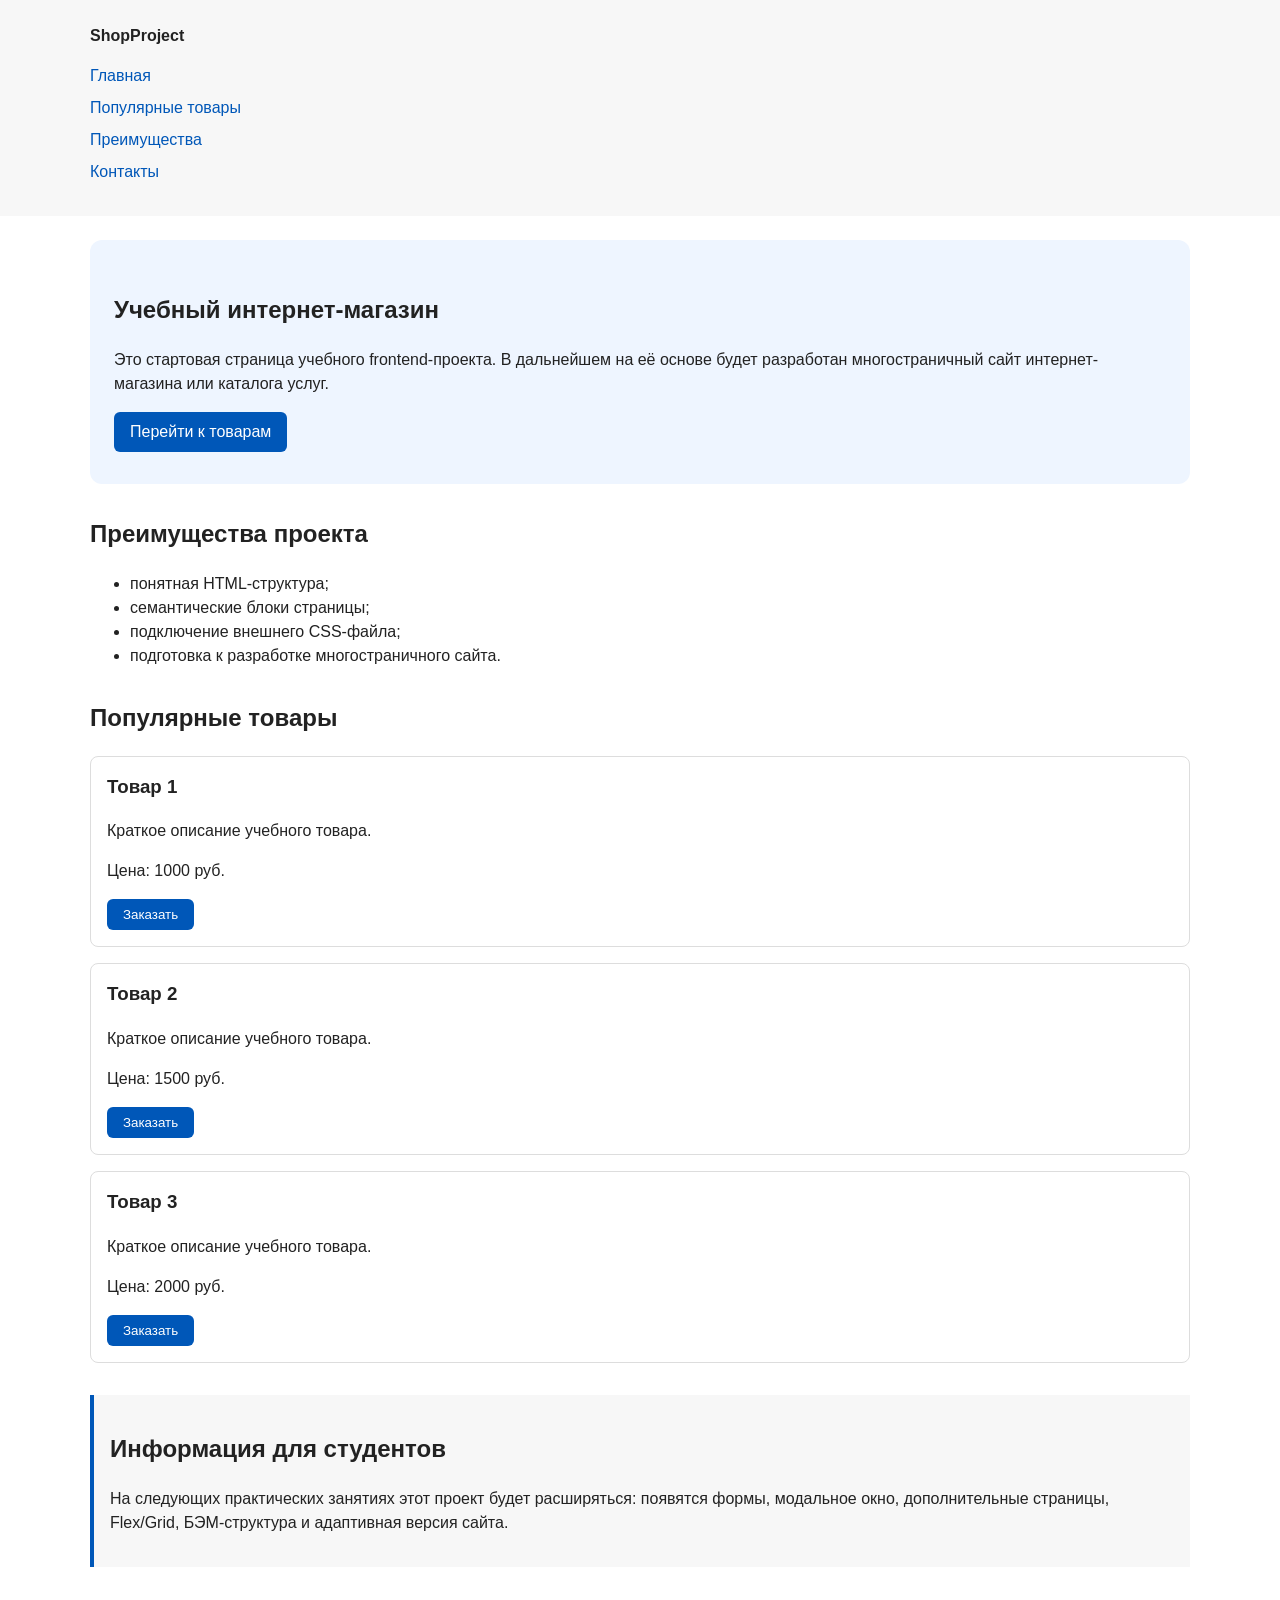
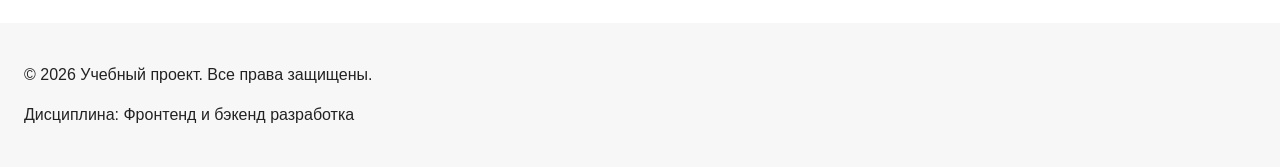
==== index.html @ 4fd42567 "feat: add order form modal, validation and organize CSS architecture" ====
<!DOCTYPE html>
<html lang="ru">
<head>
  <meta charset="UTF-8">
  <meta name="viewport" content="width=device-width, initial-scale=1.0">
  <title>Учебный интернет-магазин</title>
  <link rel="stylesheet" href="css/style.css">
  <script src="js/main.js" defer></script>
</head>
<body>
  <header>
    <div class="site-header">
      <a class="site-logo" href="index.html">ShopProject</a>

      <nav class="site-nav" aria-label="Основная навигация">
        <ul class="site-nav__list">
          <li><a href="index.html">Главная</a></li>
          <li><a href="#popular">Популярные товары</a></li>
          <li><a href="#advantages">Преимущества</a></li>
          <li><a href="#contacts">Контакты</a></li>
        </ul>
      </nav>
    </div>
  </header>

  <main>
    <section class="hero">
      <h1>Учебный интернет-магазин</h1>
      <p>
        Это стартовая страница учебного frontend-проекта.
        В дальнейшем на её основе будет разработан многостраничный сайт
        интернет-магазина или каталога услуг.
      </p>
      <a class="button" href="#popular">Перейти к товарам</a>
    </section>

    <section class="section" id="advantages">
      <h2>Преимущества проекта</h2>

      <ul class="advantages-list">
        <li>понятная HTML-структура;</li>
        <li>семантические блоки страницы;</li>
        <li>подключение внешнего CSS-файла;</li>
        <li>подготовка к разработке многостраничного сайта.</li>
      </ul>
    </section>

    <section class="section" id="popular">
      <h2>Популярные товары</h2>

      <article class="product-card">
        <h3>Товар 1</h3>
        <p>Краткое описание учебного товара.</p>
        <p>Цена: 1000 руб.</p>
        <button class="button product-card__button" type="button" data-product="Товар 1">
          Заказать
        </button>
      </article>

      <article class="product-card">
        <h3>Товар 2</h3>
        <p>Краткое описание учебного товара.</p>
        <p>Цена: 1500 руб.</p>
        <button class="button product-card__button" type="button" data-product="Товар 2">
          Заказать
        </button>
      </article>

      <article class="product-card">
        <h3>Товар 3</h3>
        <p>Краткое описание учебного товара.</p>
        <p>Цена: 2000 руб.</p>
        <button class="button product-card__button" type="button" data-product="Товар 3">
          Заказать
        </button>
      </article>
    </section>

    <aside class="aside-info">
      <h2>Информация для студентов</h2>
      <p>
        На следующих практических занятиях этот проект будет расширяться:
        появятся формы, модальное окно, дополнительные страницы, Flex/Grid,
        БЭМ-структура и адаптивная версия сайта.
      </p>
    </aside>
  </main>

  <footer id="contacts">
    <p>&copy; 2026 Учебный проект. Все права защищены.</p>
    <p>Дисциплина: Фронтенд и бэкенд разработка</p>
  </footer>

  <dialog class="order-dialog" id="order-dialog" aria-labelledby="order-dialog-title">
    <h2 id="order-dialog-title">Оформление заявки</h2>

    <form class="order-form" id="order-form" action="#" method="post" novalidate>
      <input id="selected-product" name="selected-product" type="hidden">

      <div class="form-field">
        <label for="order-name">Имя</label>
        <input
          id="order-name"
          name="name"
          type="text"
          placeholder="Введите ваше имя"
          minlength="2"
          autocomplete="given-name"
          required
        >
      </div>

      <div class="form-field">
        <label for="order-email">E-mail</label>
        <input
          id="order-email"
          name="email"
          type="email"
          placeholder="example@mail.ru"
          autocomplete="email"
          required
        >
      </div>

      <div class="form-field">
        <label for="order-phone">Телефон</label>
        <input
          id="order-phone"
          name="phone"
          type="tel"
          inputmode="tel"
          placeholder="+7 (900) 000-00-00"
          pattern="^\+7 \(\d{3}\) \d{3}-\d{2}-\d{2}$"
          required
        >
        <small>Формат: +7 (900) 000-00-00</small>
      </div>

      <div class="form-field">
        <label for="order-date">Дата связи</label>
        <input
          id="order-date"
          name="date"
          type="date"
        >
      </div>

      <div class="form-field">
        <label for="order-topic">Тема заявки</label>
        <select id="order-topic" name="topic" required>
          <option value="">Выберите тему</option>
          <option value="product">Заказ товара</option>
          <option value="consultation">Консультация</option>
          <option value="delivery">Доставка</option>
        </select>
      </div>

      <div class="form-field">
        <label for="order-comment">Комментарий</label>
        <textarea
          id="order-comment"
          name="comment"
          rows="4"
          placeholder="Укажите дополнительную информацию"
        ></textarea>
      </div>

      <div class="form-field form-field--checkbox">
        <label>
          <input
            id="order-agreement"
            name="agreement"
            type="checkbox"
            required
          >
          Я согласен на обработку данных
        </label>
      </div>

      <div class="form-actions">
        <button type="button" id="close-order-dialog">Закрыть</button>
        <button type="submit">Отправить заявку</button>
      </div>
    </form>
  </dialog>

  <p class="success-message" id="success-message" hidden>
    Форма успешно отправлена!
  </p>
</body>
</html>
---- css/style.css ----
/* ===============================
   1. Переменные проекта
   =============================== */

:root {
  /* Основные цвета проекта */
  --color-bg: #ffffff;
  --color-text: #222222;
  --color-muted: #666666;
  --color-primary: #0057b8;
  --color-primary-dark: #003f86;
  --color-border: #dddddd;
  --color-surface: #f7f7f7;
  --color-surface-accent: #eef5ff;
  --color-danger: #b00020;
  --color-success: #168a2f;
  --color-success-bg: #eefaf0;
  --color-white: #ffffff;

  /* Отступы */
  --space-xs: 4px;
  --space-sm: 8px;
  --space-md: 16px;
  --space-lg: 24px;
  --space-xl: 32px;

  /* Скругления */
  --radius-sm: 6px;
  --radius-md: 8px;
  --radius-lg: 12px;

  /* Размеры */
  --container-width: 1100px;
}

/* ===============================
   2. Базовые стили
   =============================== */

/*
  Универсальное правило для всех элементов.
  border-box делает расчёт размеров более понятным:
  width включает content, padding и border.
*/
* {
  box-sizing: border-box;
}

/*
  Убираем стандартный внешний отступ браузера у body.
  Без этого вокруг страницы может появиться белая рамка.
*/
body {
  margin: 0;
  font-family: Arial, sans-serif;
  line-height: 1.5;
  color: var(--color-text);
  background-color: var(--color-bg);
}

/*
  Задаём внутренние отступы для основных областей страницы.
  Это делает содержимое визуально отделённым от краёв окна браузера.
*/
header,
main,
footer {
  padding: var(--space-lg);
}

/*
  Оформляем шапку страницы.
*/
header {
  background-color: var(--color-surface);
}

/*
  Оформляем подвал страницы тем же фоном,
  чтобы визуально отделить его от основного содержимого.
*/
footer {
  background-color: var(--color-surface);
}

/* ===============================
   3. Общие элементы интерфейса
   =============================== */

a {
  color: var(--color-primary);
}

a:hover {
  color: var(--color-primary-dark);
}

a:focus-visible {
  outline: 2px solid var(--color-primary);
  outline-offset: 3px;
}

/*
  Пока это обычная ссылка или кнопка, но визуально она оформляется как кнопка.
*/
.button {
  display: inline-block;
  padding: var(--space-sm) var(--space-md);
  color: var(--color-white);
  background-color: var(--color-primary);
  text-decoration: none;
  border: none;
  border-radius: var(--radius-sm);
  cursor: pointer;
}

.button:hover {
  background-color: var(--color-primary-dark);
}

.button:focus-visible {
  outline: 2px solid var(--color-primary);
  outline-offset: 3px;
}

.button:disabled {
  opacity: 0.6;
  cursor: not-allowed;
}

/* ===============================
   4. Компоненты страницы
   =============================== */

/*
  Ограничиваем ширину содержимого шапки,
  чтобы оно не растягивалось слишком сильно на широких экранах.
*/
.site-header {
  max-width: var(--container-width);
  margin: 0 auto;
}

/*
  Оформляем текстовый логотип.
*/
.site-logo {
  font-weight: bold;
  text-decoration: none;
  color: var(--color-text);
}

/*
  Убираем стандартные отступы и маркеры списка навигации.
*/
.site-nav__list {
  padding: 0;
  margin: var(--space-md) 0 0;
  list-style: none;
}

/*
  Добавляем расстояние между пунктами меню.
*/
.site-nav__list li {
  margin-bottom: var(--space-sm);
}

/*
  Оформляем ссылки меню.
*/
.site-nav__list a {
  color: var(--color-primary);
  text-decoration: none;
}

/*
  При наведении мыши подчёркиваем ссылку.
  Подробно состояния интерфейса будут рассмотрены в практической работе 1.7.
*/
.site-nav__list a:hover {
  text-decoration: underline;
}

/*
  Hero-блок — первый крупный блок страницы.
  Он визуально отделяется от остальных разделов фоном и отступами.
*/
.hero {
  max-width: var(--container-width);
  margin: 0 auto var(--space-xl);
  padding: var(--space-xl) var(--space-lg);
  background-color: var(--color-surface-accent);
  border-radius: var(--radius-lg);
}

/*
  Общий класс для разделов страницы.
*/
.section {
  max-width: var(--container-width);
  margin: 0 auto var(--space-xl);
}

/*
  Убираем лишний верхний отступ у заголовков разделов.
*/
.section h2 {
  margin-top: 0;
}

/*
  Карточка товара — самостоятельный блок.
  На следующих занятиях карточки будут доработаны и выстроены в сетку.
*/
.product-card {
  margin-bottom: var(--space-md);
  padding: var(--space-md);
  border: 1px solid var(--color-border);
  border-radius: var(--radius-md);
  background-color: var(--color-bg);
}

/*
  При наведении подсвечиваем рамку — карточка воспринимается как интерактивный блок.
*/
.product-card:hover {
  border-color: var(--color-primary);
}

/*
  Убираем лишний верхний отступ у заголовка карточки.
*/
.product-card h3 {
  margin-top: 0;
}

/*
  Дополнительный информационный блок.
*/
.aside-info {
  max-width: var(--container-width);
  margin: 0 auto var(--space-xl);
  padding: var(--space-md);
  border-left: 4px solid var(--color-primary);
  background-color: var(--color-surface);
}

/* ===============================
   5. Форма и модальное окно
   =============================== */

/*
  Модальное окно.
  Элемент dialog сам умеет открываться поверх страницы.
*/
.order-dialog {
  width: min(100% - 32px, 560px);
  padding: var(--space-lg);
  border: none;
  border-radius: var(--radius-lg);
}

/*
  Затемнение фона за модальным окном.
*/
.order-dialog::backdrop {
  background-color: rgba(0, 0, 0, 0.5);
}

/*
  Поле формы.
  Каждый блок получает нижний отступ.
*/
.form-field {
  margin-bottom: var(--space-md);
}

/*
  Подпись поля.
*/
.form-field label {
  display: block;
  margin-bottom: var(--space-xs);
}

/*
  Основные поля формы.
*/
.form-field input,
.form-field select,
.form-field textarea {
  width: 100%;
  padding: 10px 12px;
  border: 1px solid var(--color-border);
  border-radius: var(--radius-sm);
  font: inherit;
}

/*
  Checkbox не должен занимать всю ширину.
*/
.form-field input[type="checkbox"] {
  width: auto;
}

/*
  Подсказка под полем телефона.
*/
.form-field small {
  display: block;
  margin-top: var(--space-xs);
  color: var(--color-muted);
}

/*
  Подсветка поля при наведении.
*/
.form-field input:hover,
.form-field select:hover,
.form-field textarea:hover {
  border-color: var(--color-primary);
}

/*
  Видимый фокус для клавиатурной навигации.
*/
.form-field input:focus-visible,
.form-field select:focus-visible,
.form-field textarea:focus-visible,
.form-actions button:focus-visible {
  outline: 2px solid var(--color-primary);
  outline-offset: 3px;
}

/*
  Подсветка ошибочных полей.
  Атрибут aria-invalid будет добавляться через JavaScript.
*/
[aria-invalid="true"] {
  border-color: var(--color-danger);
}

/*
  Кнопки формы.
*/
.form-actions {
  display: flex;
  gap: 12px;
  margin-top: var(--space-lg);
}

/*
  Сообщение об успешной отправке.
*/
.success-message {
  max-width: var(--container-width);
  margin: var(--space-lg) auto;
  padding: var(--space-md);
  border-left: 4px solid var(--color-success);
  background-color: var(--color-success-bg);
}
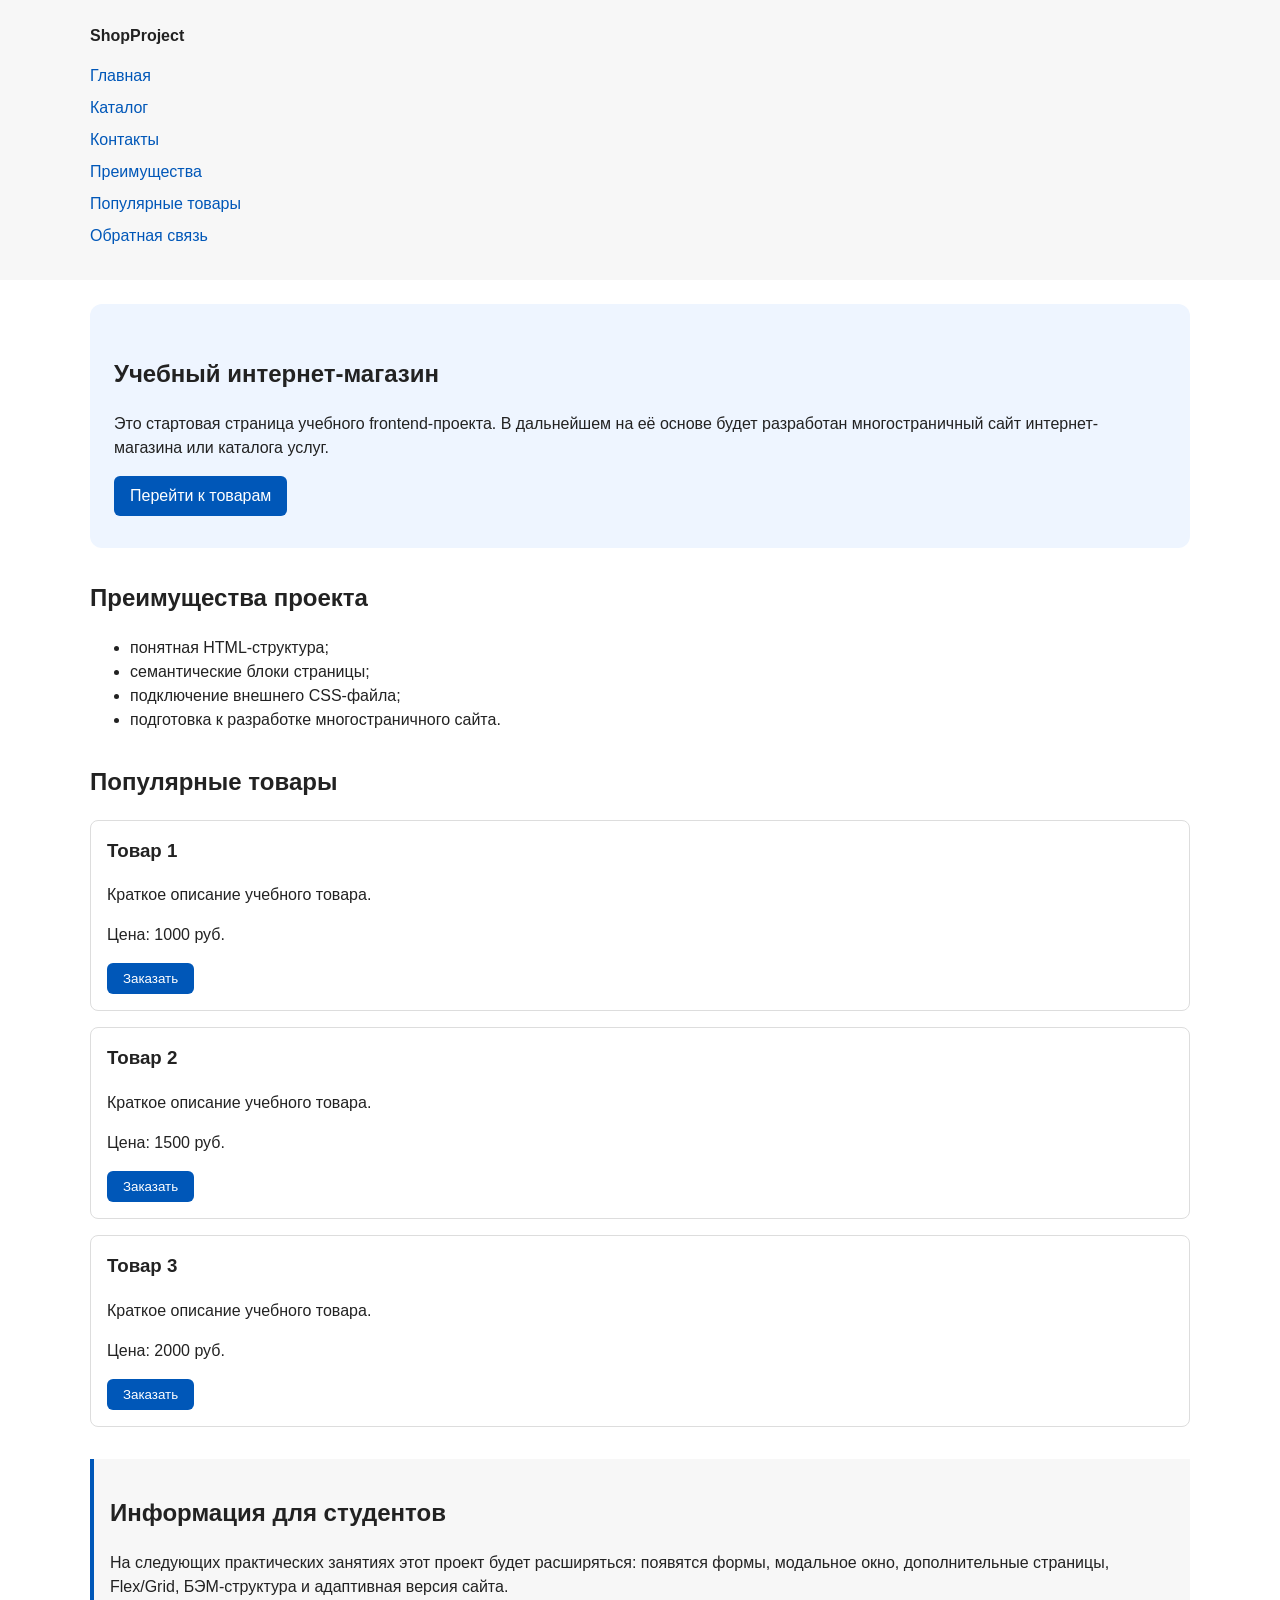
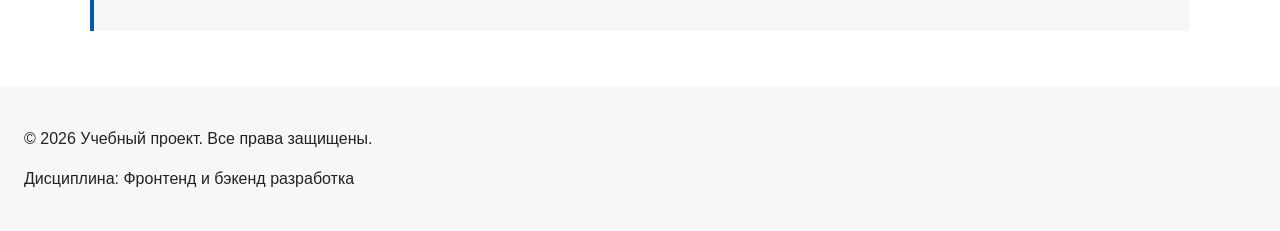
==== commit 9553cd01: "feat: add multi-page structure navigation and anchors" ====
--- a/index.html
+++ b/index.html
@@ -15,9 +15,11 @@
       <nav class="site-nav" aria-label="Основная навигация">
         <ul class="site-nav__list">
           <li><a href="index.html">Главная</a></li>
-          <li><a href="#popular">Популярные товары</a></li>
-          <li><a href="#advantages">Преимущества</a></li>
-          <li><a href="#contacts">Контакты</a></li>
+          <li><a href="catalog.html">Каталог</a></li>
+          <li><a href="contacts.html">Контакты</a></li>
+          <li><a href="index.html#advantages">Преимущества</a></li>
+          <li><a href="index.html#popular">Популярные товары</a></li>
+          <li><a href="index.html#contacts">Обратная связь</a></li>
         </ul>
       </nav>
     </div>
--- a/css/style.css
+++ b/css/style.css
@@ -33,6 +33,11 @@
   --container-width: 1100px;
 }
 
+:target {
+  outline: 2px dashed var(--color-primary);
+  outline-offset: 4px;
+}
+
 /* ===============================
    2. Базовые стили
    =============================== */
@@ -81,6 +86,10 @@
 */
 footer {
   background-color: var(--color-surface);
+}
+
+html {
+  scroll-behavior: smooth;
 }
 
 /* ===============================
@@ -360,3 +369,24 @@
   border-left: 4px solid var(--color-success);
   background-color: var(--color-success-bg);
 }
+
+/*Стили для хлебных крошек*/
+
+.breadcrumbs {
+  max-width: var(--container-width);
+  margin: 0 auto var(--space-md);
+  font-size: 14px;
+  color: var(--color-muted);
+}
+
+.breadcrumbs a {
+  color: var(--color-primary);
+}
+
+.breadcrumbs span::before {
+  content: " / ";
+  color: var(--color-muted);
+}
+
+
+
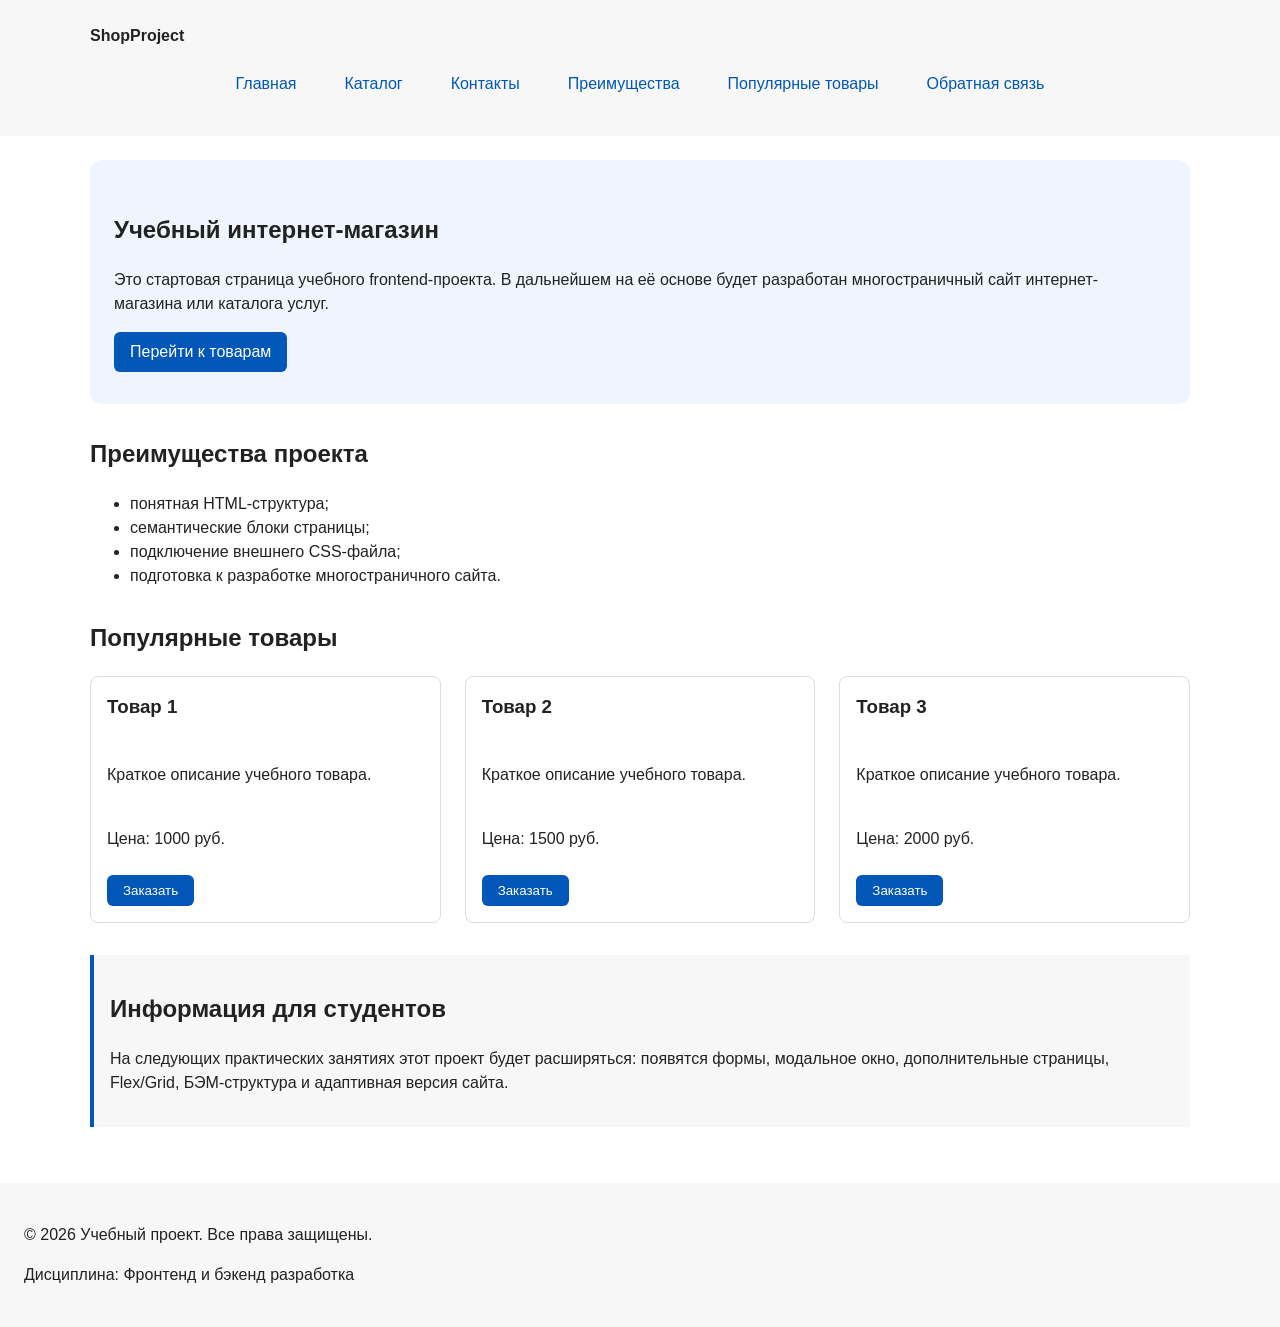
==== commit 335094b7: "feat: add flex navigation and grid catalog layout" ====
--- a/index.html
+++ b/index.html
@@ -1,5 +1,6 @@
 <!DOCTYPE html>
 <html lang="ru">
+
 <head>
   <meta charset="UTF-8">
   <meta name="viewport" content="width=device-width, initial-scale=1.0">
@@ -7,6 +8,7 @@
   <link rel="stylesheet" href="css/style.css">
   <script src="js/main.js" defer></script>
 </head>
+
 <body>
   <header>
     <div class="site-header">
@@ -50,32 +52,34 @@
     <section class="section" id="popular">
       <h2>Популярные товары</h2>
 
-      <article class="product-card">
-        <h3>Товар 1</h3>
-        <p>Краткое описание учебного товара.</p>
-        <p>Цена: 1000 руб.</p>
-        <button class="button product-card__button" type="button" data-product="Товар 1">
-          Заказать
-        </button>
-      </article>
+      <div class="products-grid">
+        <article class="product-card">
+          <h3>Товар 1</h3>
+          <p>Краткое описание учебного товара.</p>
+          <p>Цена: 1000 руб.</p>
+          <button class="button product-card__button" type="button" data-product="Товар 1">
+            Заказать
+          </button>
+        </article>
 
-      <article class="product-card">
-        <h3>Товар 2</h3>
-        <p>Краткое описание учебного товара.</p>
-        <p>Цена: 1500 руб.</p>
-        <button class="button product-card__button" type="button" data-product="Товар 2">
-          Заказать
-        </button>
-      </article>
+        <article class="product-card">
+          <h3>Товар 2</h3>
+          <p>Краткое описание учебного товара.</p>
+          <p>Цена: 1500 руб.</p>
+          <button class="button product-card__button" type="button" data-product="Товар 2">
+            Заказать
+          </button>
+        </article>
 
-      <article class="product-card">
-        <h3>Товар 3</h3>
-        <p>Краткое описание учебного товара.</p>
-        <p>Цена: 2000 руб.</p>
-        <button class="button product-card__button" type="button" data-product="Товар 3">
-          Заказать
-        </button>
-      </article>
+        <article class="product-card">
+          <h3>Товар 3</h3>
+          <p>Краткое описание учебного товара.</p>
+          <p>Цена: 2000 руб.</p>
+          <button class="button product-card__button" type="button" data-product="Товар 3">
+            Заказать
+          </button>
+        </article>
+      </div>
     </section>
 
     <aside class="aside-info">
@@ -101,50 +105,25 @@
 
       <div class="form-field">
         <label for="order-name">Имя</label>
-        <input
-          id="order-name"
-          name="name"
-          type="text"
-          placeholder="Введите ваше имя"
-          minlength="2"
-          autocomplete="given-name"
-          required
-        >
+        <input id="order-name" name="name" type="text" placeholder="Введите ваше имя" minlength="2"
+          autocomplete="given-name" required>
       </div>
 
       <div class="form-field">
         <label for="order-email">E-mail</label>
-        <input
-          id="order-email"
-          name="email"
-          type="email"
-          placeholder="example@mail.ru"
-          autocomplete="email"
-          required
-        >
+        <input id="order-email" name="email" type="email" placeholder="example@mail.ru" autocomplete="email" required>
       </div>
 
       <div class="form-field">
         <label for="order-phone">Телефон</label>
-        <input
-          id="order-phone"
-          name="phone"
-          type="tel"
-          inputmode="tel"
-          placeholder="+7 (900) 000-00-00"
-          pattern="^\+7 \(\d{3}\) \d{3}-\d{2}-\d{2}$"
-          required
-        >
+        <input id="order-phone" name="phone" type="tel" inputmode="tel" placeholder="+7 (900) 000-00-00"
+          pattern="^\+7 \(\d{3}\) \d{3}-\d{2}-\d{2}$" required>
         <small>Формат: +7 (900) 000-00-00</small>
       </div>
 
       <div class="form-field">
         <label for="order-date">Дата связи</label>
-        <input
-          id="order-date"
-          name="date"
-          type="date"
-        >
+        <input id="order-date" name="date" type="date">
       </div>
 
       <div class="form-field">
@@ -159,22 +138,12 @@
 
       <div class="form-field">
         <label for="order-comment">Комментарий</label>
-        <textarea
-          id="order-comment"
-          name="comment"
-          rows="4"
-          placeholder="Укажите дополнительную информацию"
-        ></textarea>
+        <textarea id="order-comment" name="comment" rows="4" placeholder="Укажите дополнительную информацию"></textarea>
       </div>
 
       <div class="form-field form-field--checkbox">
         <label>
-          <input
-            id="order-agreement"
-            name="agreement"
-            type="checkbox"
-            required
-          >
+          <input id="order-agreement" name="agreement" type="checkbox" required>
           Я согласен на обработку данных
         </label>
       </div>
@@ -190,4 +159,5 @@
     Форма успешно отправлена!
   </p>
 </body>
-</html>
+
+</html>
--- a/css/style.css
+++ b/css/style.css
@@ -163,6 +163,11 @@
   Убираем стандартные отступы и маркеры списка навигации.
 */
 .site-nav__list {
+  display: flex;
+  flex-wrap: wrap;
+  justify-content: center;
+  align-items: center;
+  gap: var(--space-md);
   padding: 0;
   margin: var(--space-md) 0 0;
   list-style: none;
@@ -179,8 +184,11 @@
   Оформляем ссылки меню.
 */
 .site-nav__list a {
+  display: inline-block;
+  padding: var(--space-sm) var(--space-md);
   color: var(--color-primary);
   text-decoration: none;
+  border-radius: var(--radius-sm);
 }
 
 /*
@@ -188,7 +196,8 @@
   Подробно состояния интерфейса будут рассмотрены в практической работе 1.7.
 */
 .site-nav__list a:hover {
-  text-decoration: underline;
+  color: var(--color-white);
+  background-color: var(--color-primary);
 }
 
 /*
@@ -223,13 +232,21 @@
   На следующих занятиях карточки будут доработаны и выстроены в сетку.
 */
 .product-card {
-  margin-bottom: var(--space-md);
+  display: flex;
+  flex-direction: column;
+  gap: var(--space-sm);
+  margin-bottom: 0;
   padding: var(--space-md);
   border: 1px solid var(--color-border);
   border-radius: var(--radius-md);
   background-color: var(--color-bg);
 }
 
+.product-card .button {
+  margin-top: auto;
+  align-self: flex-start;
+}
+
 /*
   При наведении подсвечиваем рамку — карточка воспринимается как интерактивный блок.
 */
@@ -253,6 +270,12 @@
   padding: var(--space-md);
   border-left: 4px solid var(--color-primary);
   background-color: var(--color-surface);
+}
+
+.products-grid {
+  display: grid;
+  grid-template-columns: repeat(3, 1fr);
+  gap: var(--space-lg);
 }
 
 /* ===============================
@@ -389,4 +412,53 @@
 }
 
 
-
+.catalog-layout {
+  max-width: var(--container-width);
+  margin: 0 auto var(--space-xl);
+  display: grid;
+  grid-template-columns: 260px 1fr;
+  grid-template-areas: "filters products";
+  gap: var(--space-lg);
+}
+
+.catalog-filters {
+  grid-area: filters;
+  padding: var(--space-md);
+  border: 1px solid var(--color-border);
+  border-radius: var(--radius-md);
+  background-color: var(--color-surface);
+}
+
+.catalog-products {
+  grid-area: products;
+}
+
+.filters-form {
+  display: grid;
+  gap: var(--space-md);
+}
+
+.filters-form fieldset {
+  margin: 0;
+  padding: var(--space-md);
+  border: 1px solid var(--color-border);
+  border-radius: var(--radius-sm);
+}
+
+.filters-form legend {
+  font-weight: 700;
+}
+
+.filters-form label {
+  display: block;
+  margin-bottom: var(--space-sm);
+}
+
+.filters-form input[type="number"] {
+  width: 100%;
+  padding: 8px 10px;
+  border: 1px solid var(--color-border);
+  border-radius: var(--radius-sm);
+  font: inherit;
+}
+
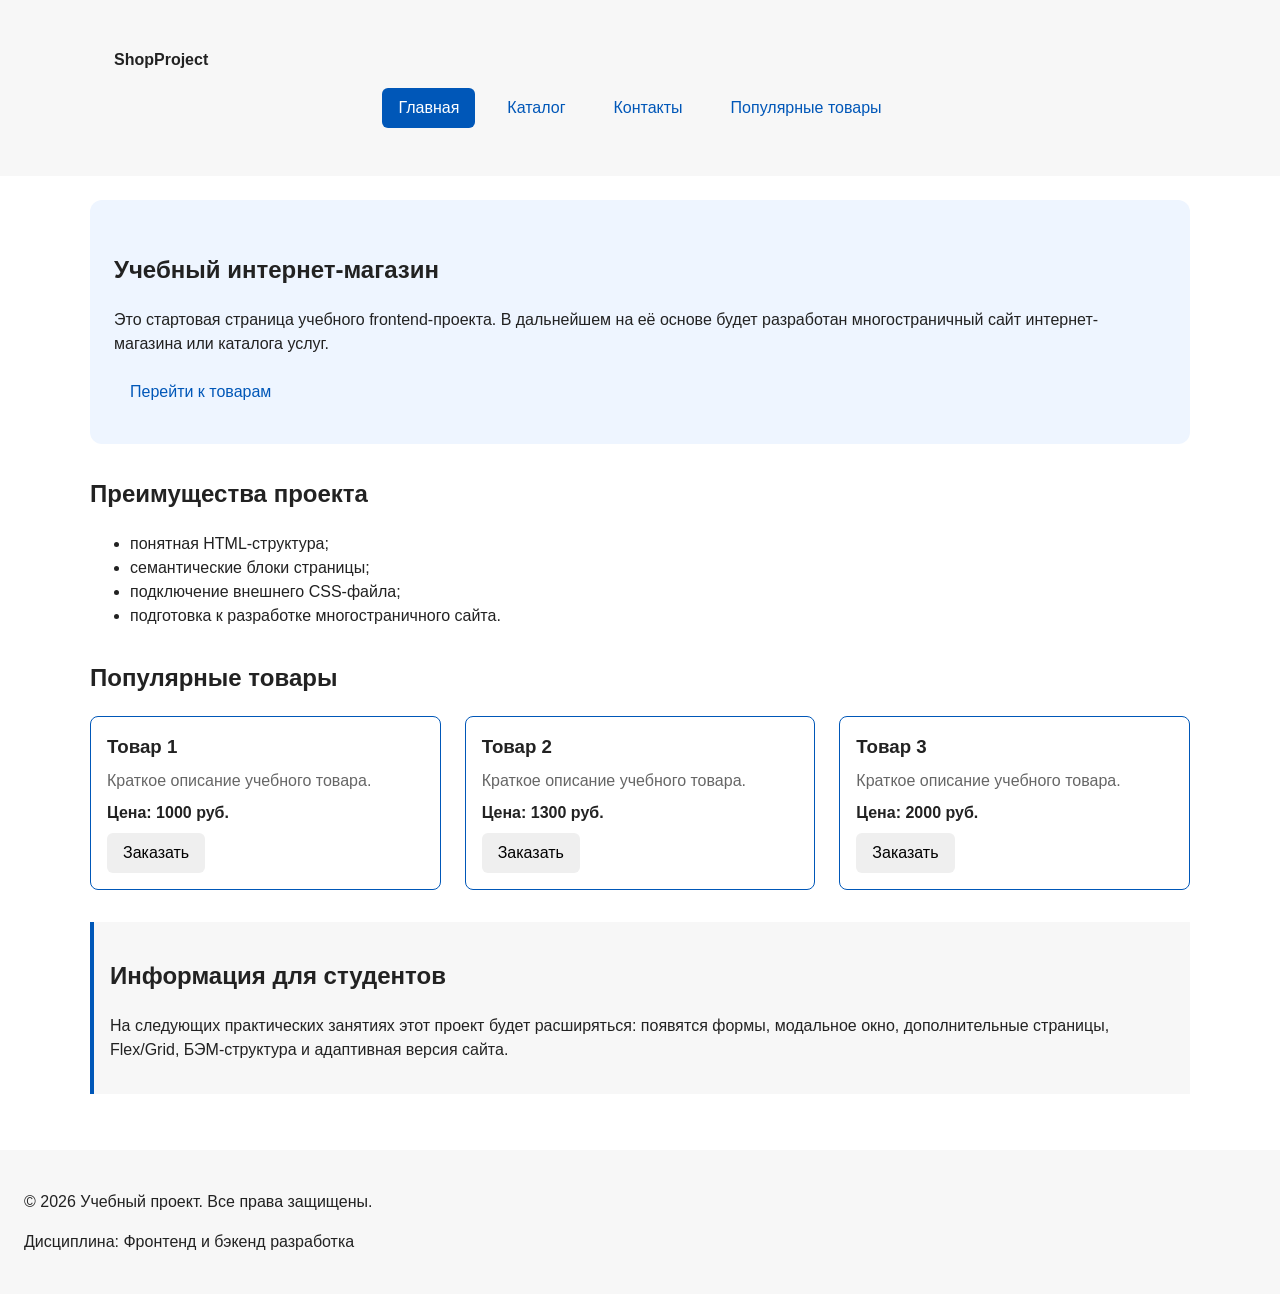
==== commit 9bb33ef4: "refactor: apply BEM naming to CSS classes" ====
--- a/index.html
+++ b/index.html
@@ -10,18 +10,28 @@
 </head>
 
 <body>
-  <header>
-    <div class="site-header">
-      <a class="site-logo" href="index.html">ShopProject</a>
+  <header class="site-header">
+    <div class="site-header__inner">
+      <a class="site-header__logo" href="index.html">ShopProject</a>
 
       <nav class="site-nav" aria-label="Основная навигация">
         <ul class="site-nav__list">
-          <li><a href="index.html">Главная</a></li>
-          <li><a href="catalog.html">Каталог</a></li>
-          <li><a href="contacts.html">Контакты</a></li>
-          <li><a href="index.html#advantages">Преимущества</a></li>
-          <li><a href="index.html#popular">Популярные товары</a></li>
-          <li><a href="index.html#contacts">Обратная связь</a></li>
+          <li class="site-nav__item">
+            <a class="site-nav__link site-nav__link--active" href="index.html">
+              Главная
+            </a>
+          </li>
+          <li class="site-nav__item">
+            <a class="site-nav__link" href="catalog.html">Каталог</a>
+          </li>
+          <li class="site-nav__item">
+            <a class="site-nav__link" href="contacts.html">Контакты</a>
+          </li>
+          <li class="site-nav__item">
+            <a class="site-nav__link" href="index.html#popular">
+              Популярные товары
+            </a>
+          </li>
         </ul>
       </nav>
     </div>
@@ -53,28 +63,28 @@
       <h2>Популярные товары</h2>
 
       <div class="products-grid">
-        <article class="product-card">
-          <h3>Товар 1</h3>
-          <p>Краткое описание учебного товара.</p>
-          <p>Цена: 1000 руб.</p>
+        <article class="product-card product-card--featured">
+          <h3 class="product-card__title">Товар 1</h3>
+          <p class="product-card__description">Краткое описание учебного товара.</p>
+          <p class="product-card__price">Цена: 1000 руб.</p>
           <button class="button product-card__button" type="button" data-product="Товар 1">
             Заказать
           </button>
         </article>
 
-        <article class="product-card">
-          <h3>Товар 2</h3>
-          <p>Краткое описание учебного товара.</p>
-          <p>Цена: 1500 руб.</p>
+        <article class="product-card product-card--featured">
+          <h3 class="product-card__title">Товар 2</h3>
+          <p class="product-card__description">Краткое описание учебного товара.</p>
+          <p class="product-card__price">Цена: 1300 руб.</p>
           <button class="button product-card__button" type="button" data-product="Товар 2">
             Заказать
           </button>
         </article>
 
-        <article class="product-card">
-          <h3>Товар 3</h3>
-          <p>Краткое описание учебного товара.</p>
-          <p>Цена: 2000 руб.</p>
+        <article class="product-card product-card--featured">
+          <h3 class="product-card__title">Товар 3</h3>
+          <p class="product-card__description">Краткое описание учебного товара.</p>
+          <p class="product-card__price">Цена: 2000 руб.</p>
           <button class="button product-card__button" type="button" data-product="Товар 3">
             Заказать
           </button>
@@ -98,59 +108,28 @@
   </footer>
 
   <dialog class="order-dialog" id="order-dialog" aria-labelledby="order-dialog-title">
-    <h2 id="order-dialog-title">Оформление заявки</h2>
+    <h2 class="order-dialog__title" id="order-dialog-title">Оформление заявки</h2>
 
     <form class="order-form" id="order-form" action="#" method="post" novalidate>
-      <input id="selected-product" name="selected-product" type="hidden">
+      <input type="hidden" id="selected-product" name="product">
 
-      <div class="form-field">
-        <label for="order-name">Имя</label>
-        <input id="order-name" name="name" type="text" placeholder="Введите ваше имя" minlength="2"
-          autocomplete="given-name" required>
+      <div class="order-form__field">
+        <label class="order-form__label" for="order-name">Имя</label>
+        <input class="order-form__input" id="order-name" name="name" type="text" required>
       </div>
 
-      <div class="form-field">
-        <label for="order-email">E-mail</label>
-        <input id="order-email" name="email" type="email" placeholder="example@mail.ru" autocomplete="email" required>
+      <div class="order-form__field">
+        <label class="order-form__label" for="order-email">E-mail</label>
+        <input class="order-form__input" id="order-email" name="email" type="email" required>
       </div>
 
-      <div class="form-field">
-        <label for="order-phone">Телефон</label>
-        <input id="order-phone" name="phone" type="tel" inputmode="tel" placeholder="+7 (900) 000-00-00"
-          pattern="^\+7 \(\d{3}\) \d{3}-\d{2}-\d{2}$" required>
-        <small>Формат: +7 (900) 000-00-00</small>
-      </div>
-
-      <div class="form-field">
-        <label for="order-date">Дата связи</label>
-        <input id="order-date" name="date" type="date">
-      </div>
-
-      <div class="form-field">
-        <label for="order-topic">Тема заявки</label>
-        <select id="order-topic" name="topic" required>
-          <option value="">Выберите тему</option>
-          <option value="product">Заказ товара</option>
-          <option value="consultation">Консультация</option>
-          <option value="delivery">Доставка</option>
-        </select>
-      </div>
-
-      <div class="form-field">
-        <label for="order-comment">Комментарий</label>
-        <textarea id="order-comment" name="comment" rows="4" placeholder="Укажите дополнительную информацию"></textarea>
-      </div>
-
-      <div class="form-field form-field--checkbox">
-        <label>
-          <input id="order-agreement" name="agreement" type="checkbox" required>
-          Я согласен на обработку данных
-        </label>
-      </div>
-
-      <div class="form-actions">
-        <button type="button" id="close-order-dialog">Закрыть</button>
-        <button type="submit">Отправить заявку</button>
+      <div class="order-form__actions">
+        <button class="button button--secondary" type="button" id="close-order-dialog">
+          Закрыть
+        </button>
+        <button class="button button--primary" type="submit">
+          Отправить заявку
+        </button>
       </div>
     </form>
   </dialog>
--- a/css/style.css
+++ b/css/style.css
@@ -76,8 +76,20 @@
 /*
   Оформляем шапку страницы.
 */
-header {
+.site-header {
   background-color: var(--color-surface);
+}
+
+.site-header__inner {
+  max-width: var(--container-width);
+  margin: 0 auto;
+  padding: var(--space-lg);
+}
+
+.site-header__logo {
+  font-weight: 700;
+  color: var(--color-text);
+  text-decoration: none;
 }
 
 /*
@@ -115,16 +127,30 @@
 .button {
   display: inline-block;
   padding: var(--space-sm) var(--space-md);
+  border: none;
+  border-radius: var(--radius-sm);
+  font: inherit;
+  text-decoration: none;
+  cursor: pointer;
+}
+
+.button--primary {
   color: var(--color-white);
   background-color: var(--color-primary);
-  text-decoration: none;
-  border: none;
-  border-radius: var(--radius-sm);
-  cursor: pointer;
-}
-
-.button:hover {
+}
+
+.button--primary:hover {
   background-color: var(--color-primary-dark);
+}
+.button--secondary {
+  color: var(--color-primary);
+  background-color: transparent;
+  border: 1px solid var(--color-primary);
+}
+
+.button--secondary:hover {
+  color: var(--color-white);
+  background-color: var(--color-primary);
 }
 
 .button:focus-visible {
@@ -132,7 +158,8 @@
   outline-offset: 3px;
 }
 
-.button:disabled {
+.button:disabled,
+.button--disabled {
   opacity: 0.6;
   cursor: not-allowed;
 }
@@ -141,23 +168,6 @@
    4. Компоненты страницы
    =============================== */
 
-/*
-  Ограничиваем ширину содержимого шапки,
-  чтобы оно не растягивалось слишком сильно на широких экранах.
-*/
-.site-header {
-  max-width: var(--container-width);
-  margin: 0 auto;
-}
-
-/*
-  Оформляем текстовый логотип.
-*/
-.site-logo {
-  font-weight: bold;
-  text-decoration: none;
-  color: var(--color-text);
-}
 
 /*
   Убираем стандартные отступы и маркеры списка навигации.
@@ -173,17 +183,7 @@
   list-style: none;
 }
 
-/*
-  Добавляем расстояние между пунктами меню.
-*/
-.site-nav__list li {
-  margin-bottom: var(--space-sm);
-}
-
-/*
-  Оформляем ссылки меню.
-*/
-.site-nav__list a {
+.site-nav__link {
   display: inline-block;
   padding: var(--space-sm) var(--space-md);
   color: var(--color-primary);
@@ -191,11 +191,17 @@
   border-radius: var(--radius-sm);
 }
 
-/*
-  При наведении мыши подчёркиваем ссылку.
-  Подробно состояния интерфейса будут рассмотрены в практической работе 1.7.
-*/
-.site-nav__list a:hover {
+.site-nav__link:hover {
+  color: var(--color-white);
+  background-color: var(--color-primary);
+}
+
+.site-nav__link:focus-visible {
+  outline: 2px solid var(--color-primary);
+  outline-offset: 3px;
+}
+
+.site-nav__link--active {
   color: var(--color-white);
   background-color: var(--color-primary);
 }
@@ -254,13 +260,37 @@
   border-color: var(--color-primary);
 }
 
-/*
-  Убираем лишний верхний отступ у заголовка карточки.
-*/
-.product-card h3 {
-  margin-top: 0;
-}
-
+.product-card--featured {
+  border-color: var(--color-primary);
+}
+
+.product-card--discount {
+  border-color: var(--color-danger);
+}
+
+.product-card__title {
+  margin: 0;
+  color: var(--color-text);
+}
+
+.product-card__description {
+  margin: 0;
+  color: var(--color-muted);
+}
+
+.product-card__price {
+  margin: 0;
+  font-weight: 700;
+}
+
+.product-card--discount .product-card__price {
+  color: var(--color-danger);
+}
+
+.product-card__button {
+  margin-top: auto;
+  align-self: flex-start;
+}
 /*
   Дополнительный информационный блок.
 */
@@ -293,11 +323,12 @@
   border-radius: var(--radius-lg);
 }
 
-/*
-  Затемнение фона за модальным окном.
-*/
 .order-dialog::backdrop {
   background-color: rgba(0, 0, 0, 0.5);
+}
+
+.order-dialog__title {
+  margin-top: 0;
 }
 
 /*
@@ -332,37 +363,43 @@
 /*
   Checkbox не должен занимать всю ширину.
 */
-.form-field input[type="checkbox"] {
-  width: auto;
-}
-
-/*
-  Подсказка под полем телефона.
-*/
-.form-field small {
+
+.order-form__field {
+  margin-bottom: var(--space-md);
+}
+
+.order-form__label {
   display: block;
-  margin-top: var(--space-xs);
-  color: var(--color-muted);
-}
-
-/*
-  Подсветка поля при наведении.
-*/
-.form-field input:hover,
-.form-field select:hover,
-.form-field textarea:hover {
+  margin-bottom: var(--space-xs);
+}
+
+.order-form__input,
+.order-form__select,
+.order-form__textarea {
+  width: 100%;
+  padding: 10px 12px;
+  border: 1px solid var(--color-border);
+  border-radius: var(--radius-sm);
+  font: inherit;
+}
+
+.order-form__input:hover,
+.order-form__select:hover,
+.order-form__textarea:hover {
   border-color: var(--color-primary);
 }
 
-/*
-  Видимый фокус для клавиатурной навигации.
-*/
-.form-field input:focus-visible,
-.form-field select:focus-visible,
-.form-field textarea:focus-visible,
-.form-actions button:focus-visible {
+.order-form__input:focus-visible,
+.order-form__select:focus-visible,
+.order-form__textarea:focus-visible {
   outline: 2px solid var(--color-primary);
   outline-offset: 3px;
+}
+
+.order-form__actions {
+  display: flex;
+  gap: var(--space-md);
+  margin-top: var(--space-lg);
 }
 
 /*
@@ -399,6 +436,15 @@
   max-width: var(--container-width);
   margin: 0 auto var(--space-md);
   font-size: 14px;
+  color: var(--color-muted);
+}
+
+.breadcrumbs__link {
+  color: var(--color-primary);
+}
+
+.breadcrumbs__current::before {
+  content: " / ";
   color: var(--color-muted);
 }
 
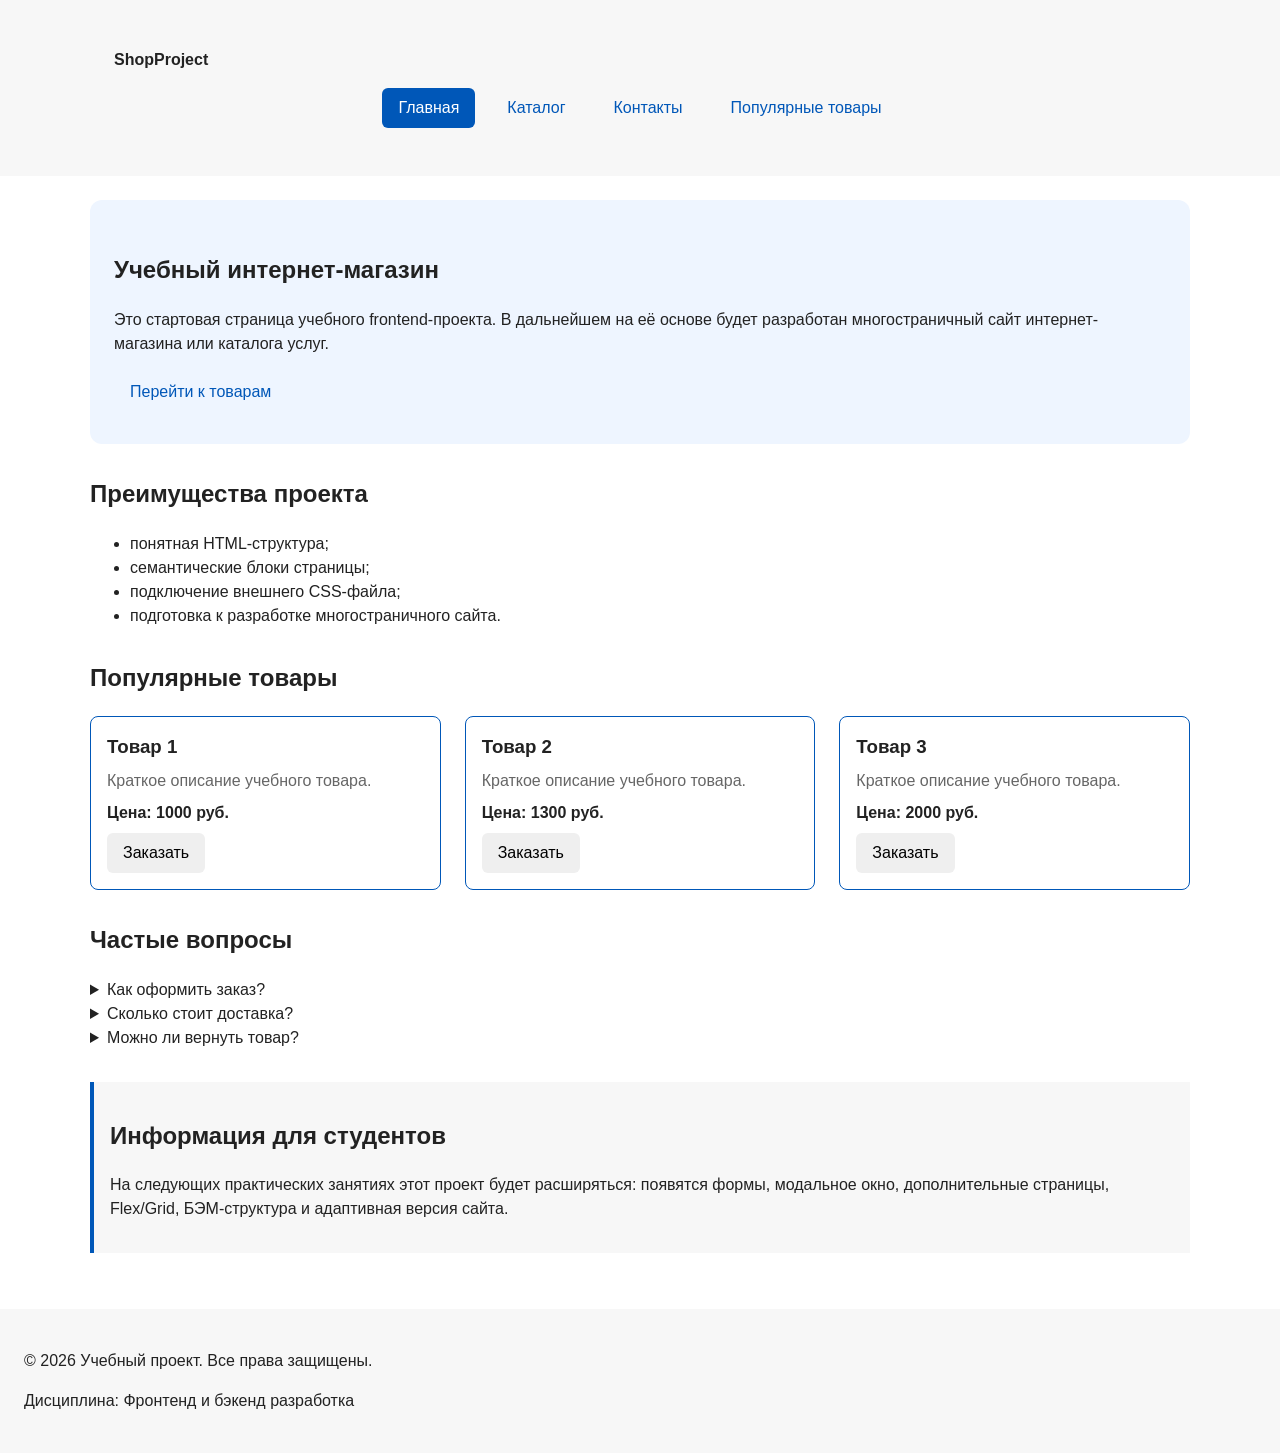
==== commit 5a939da9: "add div about quastion in index" ====
--- a/index.html
+++ b/index.html
@@ -92,6 +92,35 @@
       </div>
     </section>
 
+    <section class="section" id="faq">
+      <h2>Частые вопросы</h2>
+
+      <div class="faq">
+        <details class="faq__item">
+          <summary class="faq__question">Как оформить заказ?</summary>
+          <p class="faq__answer">
+            Нажмите кнопку «Заказать» на карточке товара — откроется форма заявки.
+            Заполните поля и отправьте заявку.
+          </p>
+        </details>
+
+        <details class="faq__item">
+          <summary class="faq__question">Сколько стоит доставка?</summary>
+          <p class="faq__answer">
+            Стоимость доставки рассчитывается индивидуально и зависит от региона.
+          </p>
+        </details>
+
+        <details class="faq__item">
+          <summary class="faq__question">Можно ли вернуть товар?</summary>
+          <p class="faq__answer">
+            Да, в течение 14 дней с момента получения при сохранении товарного вида.
+          </p>
+        </details>
+      </div>
+    </section>
+
+
     <aside class="aside-info">
       <h2>Информация для студентов</h2>
       <p>
@@ -100,6 +129,8 @@
         БЭМ-структура и адаптивная версия сайта.
       </p>
     </aside>
+
+
   </main>
 
   <footer id="contacts">
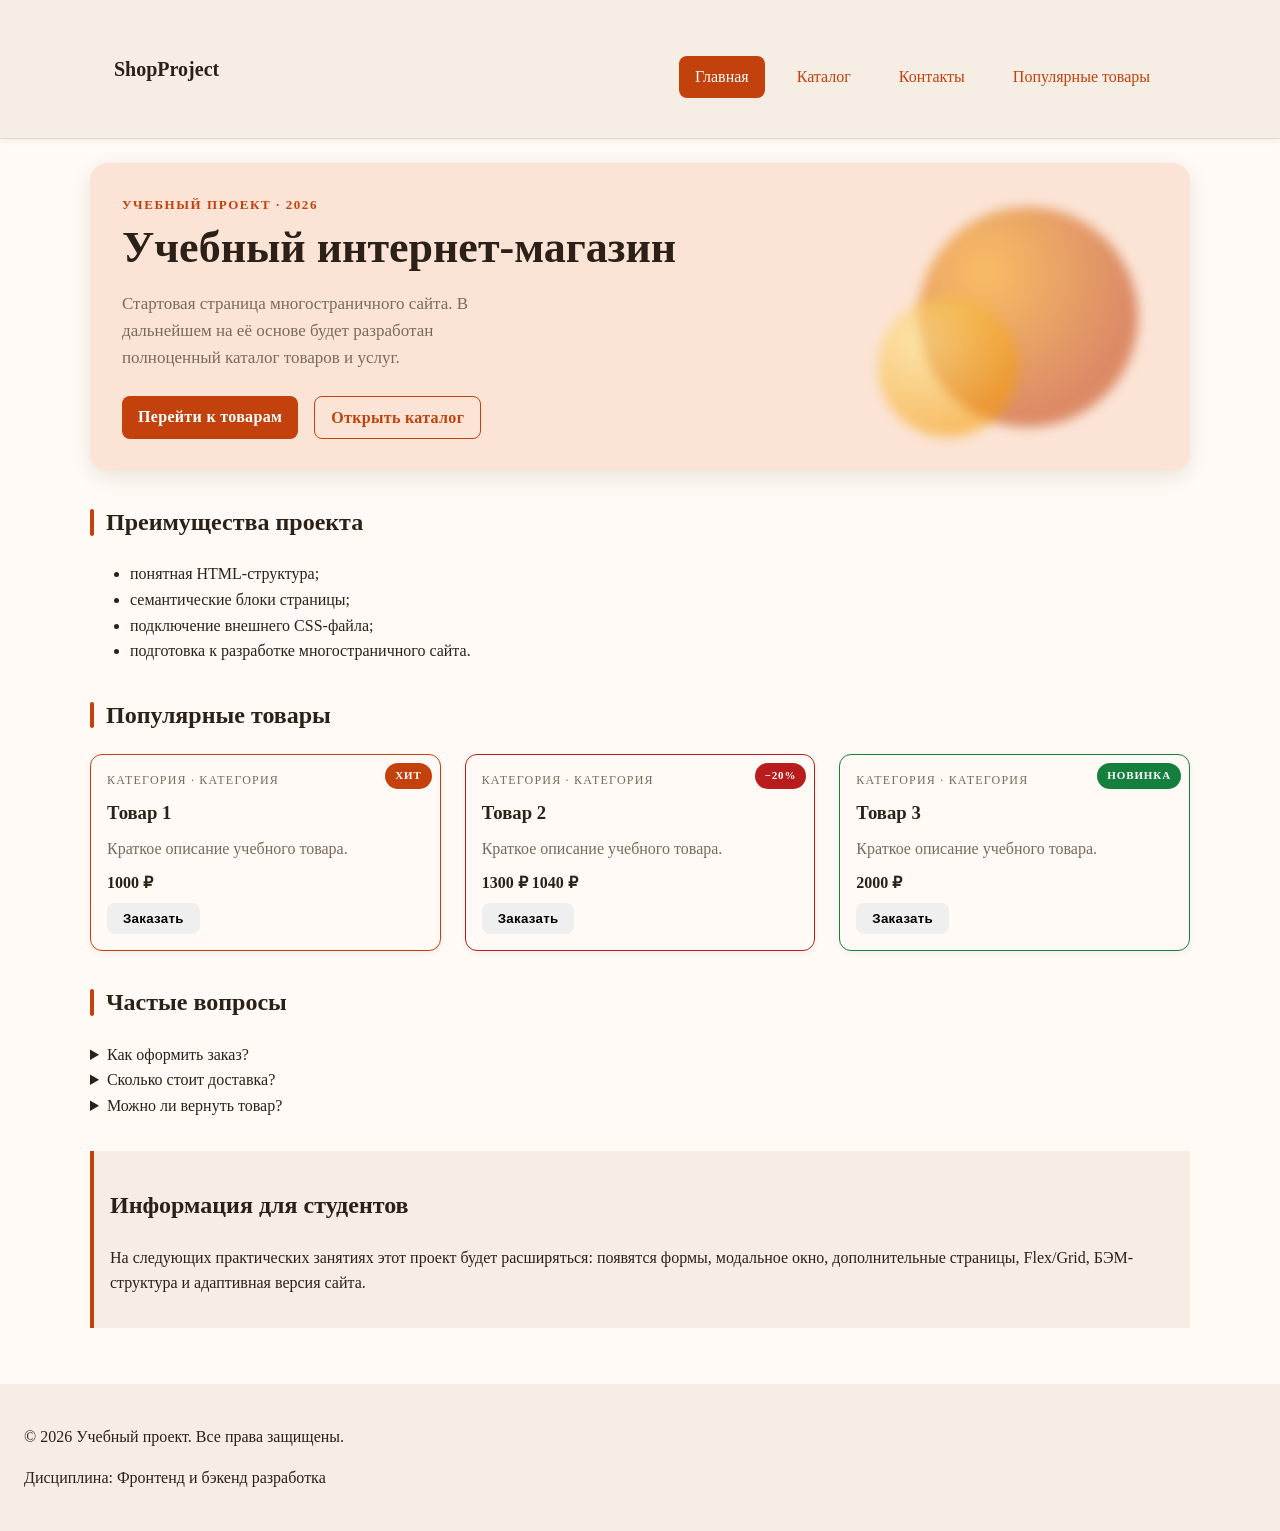
==== commit 4a8f04b1: "new design!" ====
--- a/index.html
+++ b/index.html
@@ -39,19 +39,29 @@
 
   <main>
     <section class="hero">
-      <h1>Учебный интернет-магазин</h1>
-      <p>
-        Это стартовая страница учебного frontend-проекта.
-        В дальнейшем на её основе будет разработан многостраничный сайт
-        интернет-магазина или каталога услуг.
-      </p>
-      <a class="button" href="#popular">Перейти к товарам</a>
+      <div class="hero__content">
+        <p class="hero__eyebrow">Учебный проект · 2026</p>
+        <h1 class="hero__title">Учебный интернет-магазин</h1>
+        <p class="hero__lead">
+          Стартовая страница многостраничного сайта. В дальнейшем на её основе
+          будет разработан полноценный каталог товаров и услуг.
+        </p>
+        <div class="hero__actions">
+          <a class="button button--primary" href="#popular">Перейти к товарам</a>
+          <a class="button button--secondary" href="catalog.html">Открыть каталог</a>
+        </div>
+      </div>
+
+      <div class="hero__visual" aria-hidden="true">
+        <span class="hero__blob hero__blob--one"></span>
+        <span class="hero__blob hero__blob--two"></span>
+      </div>
     </section>
 
     <section class="section" id="advantages">
       <h2>Преимущества проекта</h2>
 
-      <ul class="advantages-list">
+      <ul>
         <li>понятная HTML-структура;</li>
         <li>семантические блоки страницы;</li>
         <li>подключение внешнего CSS-файла;</li>
@@ -64,27 +74,58 @@
 
       <div class="products-grid">
         <article class="product-card product-card--featured">
+          <span class="product-card__badge">Хит</span>
+
+          <p class="product-card__category">Категория · Категория</p>
+
           <h3 class="product-card__title">Товар 1</h3>
           <p class="product-card__description">Краткое описание учебного товара.</p>
-          <p class="product-card__price">Цена: 1000 руб.</p>
+
+
+
+          <p class="product-card__price">
+            1000 ₽
+          </p>
+
           <button class="button product-card__button" type="button" data-product="Товар 1">
             Заказать
           </button>
         </article>
 
-        <article class="product-card product-card--featured">
+        <article class="product-card product-card--discount">
+          <span class="product-card__badge">−20%</span>
+
+          <p class="product-card__category">Категория · Категория</p>
+
           <h3 class="product-card__title">Товар 2</h3>
           <p class="product-card__description">Краткое описание учебного товара.</p>
-          <p class="product-card__price">Цена: 1300 руб.</p>
+
+
+
+          <p class="product-card__price">
+            <span class="product-card__price-old">1300 ₽</span>
+            1040 ₽
+          </p>
+
           <button class="button product-card__button" type="button" data-product="Товар 2">
             Заказать
           </button>
         </article>
 
-        <article class="product-card product-card--featured">
+        <article class="product-card product-card--new">
+          <span class="product-card__badge">Новинка</span>
+
+          <p class="product-card__category">Категория · Категория</p>
+
           <h3 class="product-card__title">Товар 3</h3>
           <p class="product-card__description">Краткое описание учебного товара.</p>
-          <p class="product-card__price">Цена: 2000 руб.</p>
+
+
+
+          <p class="product-card__price">
+            2000 ₽
+          </p>
+
           <button class="button product-card__button" type="button" data-product="Товар 3">
             Заказать
           </button>
@@ -141,6 +182,10 @@
   <dialog class="order-dialog" id="order-dialog" aria-labelledby="order-dialog-title">
     <h2 class="order-dialog__title" id="order-dialog-title">Оформление заявки</h2>
 
+    <p class="order-dialog__product">
+      Вы заказываете: <strong id="order-product-name">—</strong>
+    </p>
+
     <form class="order-form" id="order-form" action="#" method="post" novalidate>
       <input type="hidden" id="selected-product" name="product">
 
@@ -165,8 +210,8 @@
     </form>
   </dialog>
 
-  <p class="success-message" id="success-message" hidden>
-    Форма успешно отправлена!
+  <p class="success-message" id="success-message" role="status" hidden>
+    Спасибо! Заявка отправлена. Мы свяжемся с вами в ближайшее время.
   </p>
 </body>
 
--- a/css/style.css
+++ b/css/style.css
@@ -3,31 +3,46 @@
    =============================== */
 
 :root {
-  /* Основные цвета проекта */
-  --color-bg: #ffffff;
-  --color-text: #222222;
-  --color-muted: #666666;
-  --color-primary: #0057b8;
-  --color-primary-dark: #003f86;
-  --color-border: #dddddd;
-  --color-surface: #f7f7f7;
-  --color-surface-accent: #eef5ff;
-  --color-danger: #b00020;
-  --color-success: #168a2f;
-  --color-success-bg: #eefaf0;
+  /* --- Собственная визуальная концепция: тёплая терракотовая палитра --- */
+
+  /* Фоны и текст */
+  --color-bg: #fffaf5;
+  /* тёплый кремовый вместо белого */
+  --color-text: #2b2118;
+  /* тёмно-коричневый вместо чёрного */
+  --color-muted: #7a6a5d;
+  /* приглушённый коричневый */
+  --color-surface: #f6ede4;
+  /* бежевая поверхность */
+  --color-surface-accent: #fbe4d5;
+  /* персиковый акцент */
+
+  /* Основной акцент — терракота */
+  --color-primary: #c2410c;
+  --color-primary-dark: #9a3412;
+
+  /* Границы и статусы */
+  --color-border: #e6d8c9;
+  --color-danger: #b91c1c;
+  --color-success: #15803d;
+  --color-success-bg: #ecfdf3;
   --color-white: #ffffff;
 
-  /* Отступы */
+  /* Отступы — без изменений */
   --space-xs: 4px;
   --space-sm: 8px;
   --space-md: 16px;
   --space-lg: 24px;
   --space-xl: 32px;
 
-  /* Скругления */
-  --radius-sm: 6px;
-  --radius-md: 8px;
-  --radius-lg: 12px;
+  /* Скругления — чуть крупнее для мягкости */
+  --radius-sm: 8px;
+  --radius-md: 12px;
+  --radius-lg: 18px;
+
+  /* Новая переменная: тень (используется в нескольких местах) */
+  --shadow-sm: 0 2px 6px rgba(43, 33, 24, 0.06);
+  --shadow-md: 0 6px 20px rgba(43, 33, 24, 0.10);
 
   /* Размеры */
   --container-width: 1100px;
@@ -57,8 +72,8 @@
 */
 body {
   margin: 0;
-  font-family: Arial, sans-serif;
-  line-height: 1.5;
+  font-family: "Georgia", "Times New Roman", serif;
+  line-height: 1.6;
   color: var(--color-text);
   background-color: var(--color-bg);
 }
@@ -77,20 +92,59 @@
   Оформляем шапку страницы.
 */
 .site-header {
+  position: sticky;
+  top: 0;
+  z-index: 100;
   background-color: var(--color-surface);
+  border-bottom: 1px solid var(--color-border);
+  box-shadow: var(--shadow-sm);
+  backdrop-filter: blur(6px);
 }
 
 .site-header__inner {
   max-width: var(--container-width);
   margin: 0 auto;
-  padding: var(--space-lg);
-}
-
+  padding: var(--space-md) var(--space-lg);
+  display: flex;
+  align-items: center;
+  justify-content: space-between;
+  gap: var(--space-lg);
+}
+
+/* Логотип с квадратной «маркой» */
 .site-header__logo {
+  display: inline-flex;
+  align-items: center;
+  gap: var(--space-sm);
   font-weight: 700;
+  font-size: 20px;
   color: var(--color-text);
   text-decoration: none;
 }
+/*
+.site-header__logo-mark {
+  display: inline-flex;
+  align-items: center;
+  justify-content: center;
+  width: 34px;
+  height: 34px;
+  font-family: Georgia, serif;
+  font-size: 20px;
+  color: var(--color-white);
+  background-color: var(--color-primary);
+  border-radius: var(--radius-sm);
+}*/
+
+/* Акцентная ссылка в меню — как «кнопка» */
+/*.site-nav__link--accent {
+  color: var(--color-white);
+  background-color: var(--color-primary);
+}
+
+.site-nav__link--accent:hover {
+  background-color: var(--color-primary-dark);
+  color: var(--color-white);
+}*/
 
 /*
   Оформляем подвал страницы тем же фоном,
@@ -119,6 +173,27 @@
 a:focus-visible {
   outline: 2px solid var(--color-primary);
   outline-offset: 3px;
+}
+
+/*
+  у заголовков h2 разделов появляется
+  короткая акцентная черта слева
+*/
+
+.section h2 {
+  position: relative;
+  padding-left: var(--space-md);
+}
+
+.section h2::before {
+  content: "";
+  position: absolute;
+  left: 0;
+  top: 0.25em;
+  bottom: 0.25em;
+  width: 4px;
+  background-color: var(--color-primary);
+  border-radius: 2px;
 }
 
 /*
@@ -129,9 +204,18 @@
   padding: var(--space-sm) var(--space-md);
   border: none;
   border-radius: var(--radius-sm);
-  font: inherit;
+  font-weight: 600;
+  letter-spacing: 0.02em;
+  transition: background-color 0.2s ease, transform 0.15s ease;
+
+  /*font: inherit;*/
+
   text-decoration: none;
   cursor: pointer;
+}
+
+.button:active {
+  transform: translateY(1px);
 }
 
 .button--primary {
@@ -142,6 +226,7 @@
 .button--primary:hover {
   background-color: var(--color-primary-dark);
 }
+
 .button--secondary {
   color: var(--color-primary);
   background-color: transparent;
@@ -210,12 +295,86 @@
   Hero-блок — первый крупный блок страницы.
   Он визуально отделяется от остальных разделов фоном и отступами.
 */
+
 .hero {
   max-width: var(--container-width);
   margin: 0 auto var(--space-xl);
-  padding: var(--space-xl) var(--space-lg);
+  padding: var(--space-xl);
+  display: flex;
+
+  gap: var(--space-xl);
+  align-items: center;
   background-color: var(--color-surface-accent);
   border-radius: var(--radius-lg);
+  box-shadow: var(--shadow-md);
+  position: relative;
+  overflow: hidden;
+}
+
+.hero__content {
+  flex: 1.2 1 0;   /* растёт пропорционально 1.2 */
+  min-width: 0;
+}
+
+.hero__visual {
+  flex: 0.8 1 0;   
+  position: relative;
+  min-height: 220px;
+}
+
+.hero__eyebrow {
+  margin: 0 0 var(--space-sm);
+  font-size: 13px;
+  text-transform: uppercase;
+  letter-spacing: 0.12em;
+  color: var(--color-primary);
+  font-weight: 700;
+}
+
+.hero__title {
+  margin: 0 0 var(--space-md);
+  font-size: clamp(28px, 4vw, 44px);
+  line-height: 1.15;
+  color: var(--color-text);
+}
+
+.hero__lead {
+  margin: 0 0 var(--space-lg);
+  max-width: 46ch;
+  color: var(--color-muted);
+  font-size: 17px;
+}
+
+.hero__actions {
+  display: flex;
+  flex-wrap: wrap;
+  gap: var(--space-md);
+}
+
+/* Пантовые кружечки */
+
+
+.hero__blob {
+  position: absolute;
+  border-radius: 50%;
+  filter: blur(6px);
+  opacity: 0.55;
+}
+
+.hero__blob--one {
+  width: 220px;
+  height: 220px;
+  right: 20px;
+  top: 0;
+  background: radial-gradient(circle at 30% 30%, #f59e0b, #c2410c 70%);
+}
+
+.hero__blob--two {
+  width: 140px;
+  height: 140px;
+  right: 140px;
+  bottom: -10px;
+  background: radial-gradient(circle at 30% 30%, #fde68a, #f59e0b 70%);
 }
 
 /*
@@ -226,38 +385,31 @@
   margin: 0 auto var(--space-xl);
 }
 
-/*
-  Убираем лишний верхний отступ у заголовков разделов.
-*/
-.section h2 {
-  margin-top: 0;
-}
-
-/*
-  Карточка товара — самостоятельный блок.
-  На следующих занятиях карточки будут доработаны и выстроены в сетку.
-*/
+
+/*
+  Карточка товара — самостоятельный блок.*/
+
 .product-card {
+  position: relative;
   display: flex;
   flex-direction: column;
   gap: var(--space-sm);
-  margin-bottom: 0;
   padding: var(--space-md);
   border: 1px solid var(--color-border);
   border-radius: var(--radius-md);
   background-color: var(--color-bg);
-}
-
-.product-card .button {
-  margin-top: auto;
-  align-self: flex-start;
-}
+  box-shadow: var(--shadow-sm);
+  transition: box-shadow 0.2s ease, transform 0.2s ease, border-color 0.2s ease;
+}
+
 
 /*
   При наведении подсвечиваем рамку — карточка воспринимается как интерактивный блок.
 */
 .product-card:hover {
   border-color: var(--color-primary);
+  box-shadow: var(--shadow-md);
+  transform: translateY(-3px);
 }
 
 .product-card--featured {
@@ -266,6 +418,10 @@
 
 .product-card--discount {
   border-color: var(--color-danger);
+}
+
+.product-card--new {
+  border-color: var(--color-success);
 }
 
 .product-card__title {
@@ -283,14 +439,51 @@
   font-weight: 700;
 }
 
-.product-card--discount .product-card__price {
-  color: var(--color-danger);
-}
 
 .product-card__button {
   margin-top: auto;
   align-self: flex-start;
 }
+
+
+/*.product-card--discount .product-card__price {
+  color: var(--color-danger);
+}*/
+
+/* --- Бейдж --- */
+
+.product-card__badge {
+  position: absolute;
+  top: var(--space-sm);
+  right: var(--space-sm);
+  padding: 4px 10px;
+  font-size: 11px;
+  font-weight: 700;
+  text-transform: uppercase;
+  letter-spacing: 0.08em;
+  color: var(--color-white);
+  background-color: var(--color-primary);
+  border-radius: 999px;
+  z-index: 1;
+}
+
+.product-card--discount .product-card__badge {
+  background-color: var(--color-danger);
+}
+
+.product-card--new .product-card__badge {
+  background-color: var(--color-success);
+}
+
+.product-card__category {
+  margin: 0;
+  font-size: 12px;
+  text-transform: uppercase;
+  letter-spacing: 0.1em;
+  color: var(--color-muted);
+}
+
+
 /*
   Дополнительный информационный блок.
 */
@@ -312,6 +505,34 @@
    5. Форма и модальное окно
    =============================== */
 
+/* Строка «Вы заказываете» в модалке */
+.order-dialog__product {
+  margin: 0 0 var(--space-md);
+  padding: var(--space-sm) var(--space-md);
+  background-color: var(--color-surface-accent);
+  border-left: 4px solid var(--color-primary);
+  border-radius: var(--radius-sm);
+  color: var(--color-muted);
+  font-size: 14px;
+}
+
+.order-dialog__product strong {
+  color: var(--color-text);
+}
+
+/* Сообщение об успехе — «тост» */
+.success-message {
+  max-width: var(--container-width);
+  margin: var(--space-lg) auto;
+  padding: var(--space-md) var(--space-lg);
+  border-left: 4px solid var(--color-success);
+  background-color: var(--color-success-bg);
+  border-radius: var(--radius-sm);
+  box-shadow: var(--shadow-sm);
+  color: var(--color-success);
+  font-weight: 600;
+}
+
 /*
   Модальное окно.
   Элемент dialog сам умеет открываться поверх страницы.
@@ -335,21 +556,17 @@
   Поле формы.
   Каждый блок получает нижний отступ.
 */
-.form-field {
-  margin-bottom: var(--space-md);
-}
+
 
 /*
   Подпись поля.
 */
+/*
 .form-field label {
   display: block;
   margin-bottom: var(--space-xs);
 }
 
-/*
-  Основные поля формы.
-*/
 .form-field input,
 .form-field select,
 .form-field textarea {
@@ -358,7 +575,7 @@
   border: 1px solid var(--color-border);
   border-radius: var(--radius-sm);
   font: inherit;
-}
+}*/
 
 /*
   Checkbox не должен занимать всю ширину.
@@ -413,22 +630,13 @@
 /*
   Кнопки формы.
 */
-.form-actions {
+/*.form-actions {
   display: flex;
   gap: 12px;
   margin-top: var(--space-lg);
-}
-
-/*
-  Сообщение об успешной отправке.
-*/
-.success-message {
-  max-width: var(--container-width);
-  margin: var(--space-lg) auto;
-  padding: var(--space-md);
-  border-left: 4px solid var(--color-success);
-  background-color: var(--color-success-bg);
-}
+}*/
+
+
 
 /*Стили для хлебных крошек*/
 
@@ -448,14 +656,6 @@
   color: var(--color-muted);
 }
 
-.breadcrumbs a {
-  color: var(--color-primary);
-}
-
-.breadcrumbs span::before {
-  content: " / ";
-  color: var(--color-muted);
-}
 
 
 .catalog-layout {
@@ -506,5 +706,4 @@
   border: 1px solid var(--color-border);
   border-radius: var(--radius-sm);
   font: inherit;
-}
-
+}
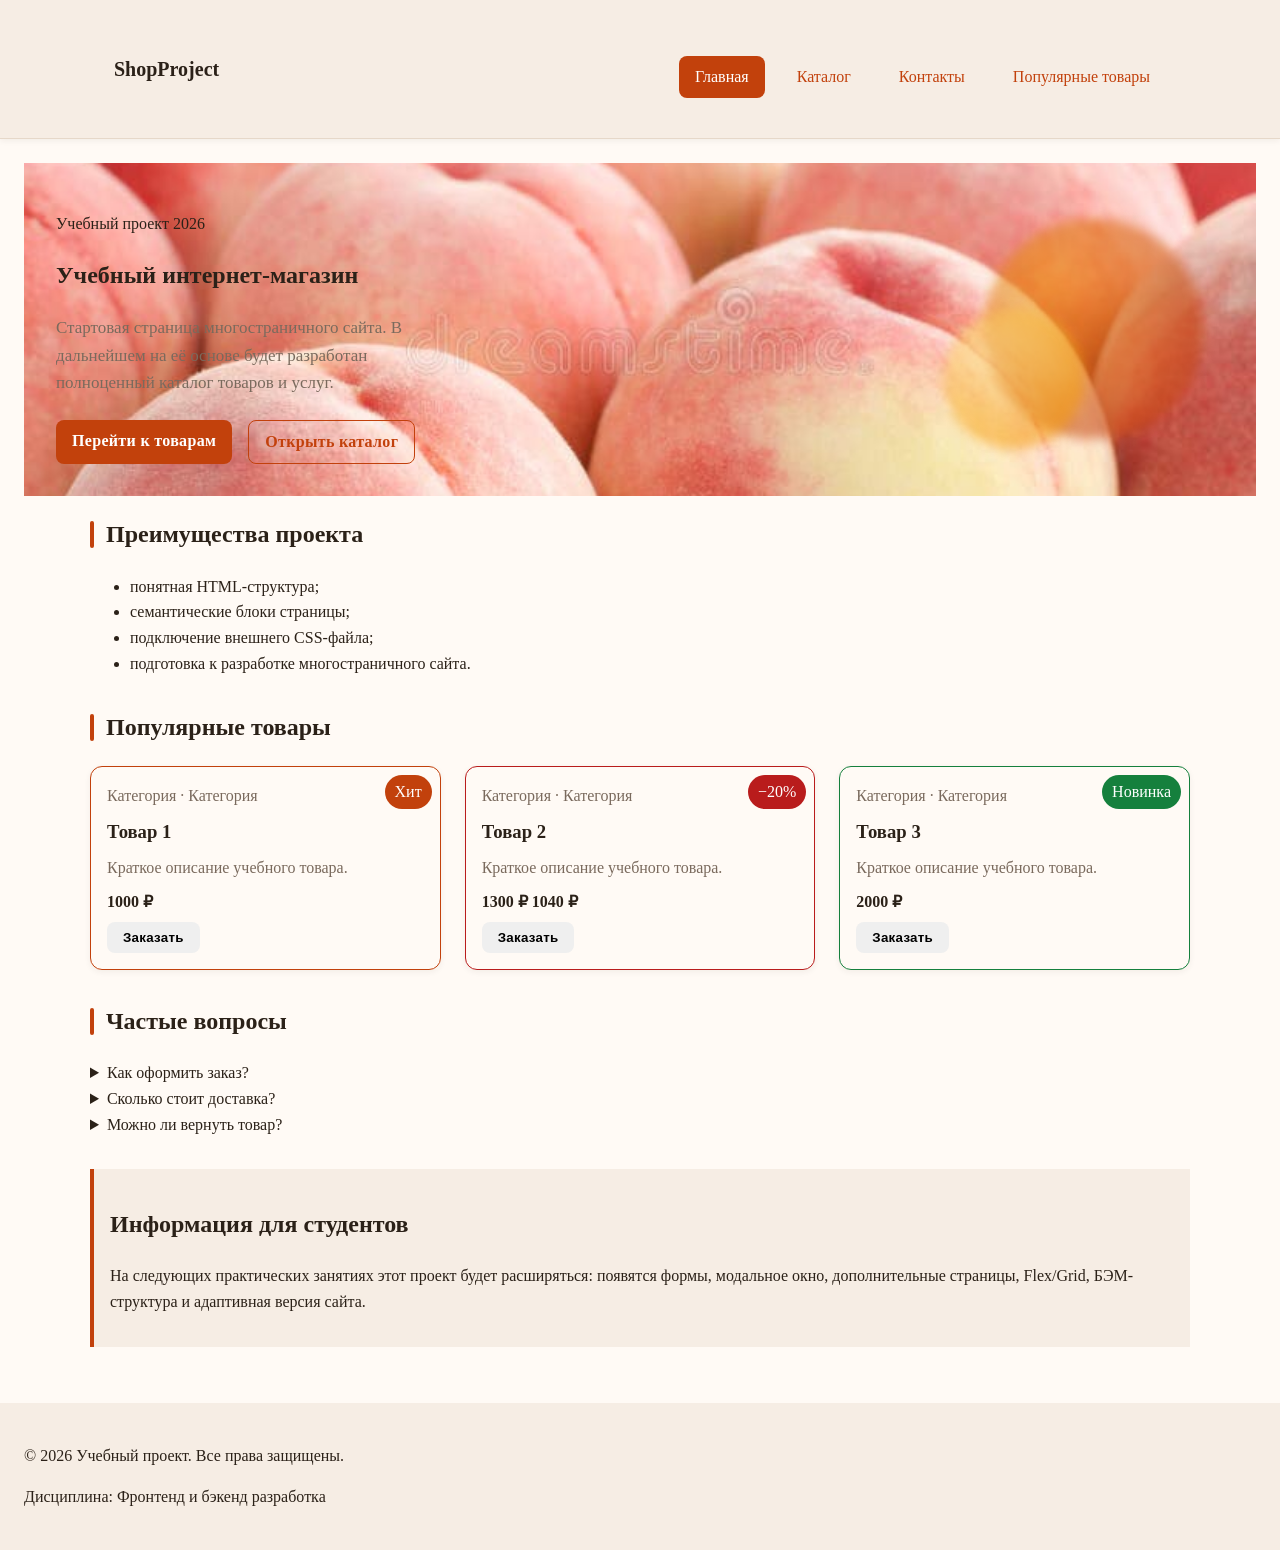
==== commit 7dbc2ccb: "picture" ====
--- a/index.html
+++ b/index.html
@@ -40,8 +40,8 @@
   <main>
     <section class="hero">
       <div class="hero__content">
-        <p class="hero__eyebrow">Учебный проект · 2026</p>
-        <h1 class="hero__title">Учебный интернет-магазин</h1>
+        <p class="">Учебный проект 2026</p>
+        <h1 class="">Учебный интернет-магазин</h1>
         <p class="hero__lead">
           Стартовая страница многостраничного сайта. В дальнейшем на её основе
           будет разработан полноценный каталог товаров и услуг.
@@ -136,25 +136,25 @@
     <section class="section" id="faq">
       <h2>Частые вопросы</h2>
 
-      <div class="faq">
-        <details class="faq__item">
-          <summary class="faq__question">Как оформить заказ?</summary>
-          <p class="faq__answer">
+      <div>
+        <details>
+          <summary>Как оформить заказ?</summary>
+          <p>
             Нажмите кнопку «Заказать» на карточке товара — откроется форма заявки.
             Заполните поля и отправьте заявку.
           </p>
         </details>
 
-        <details class="faq__item">
-          <summary class="faq__question">Сколько стоит доставка?</summary>
-          <p class="faq__answer">
+        <details>
+          <summary>Сколько стоит доставка?</summary>
+          <p>
             Стоимость доставки рассчитывается индивидуально и зависит от региона.
           </p>
         </details>
 
-        <details class="faq__item">
-          <summary class="faq__question">Можно ли вернуть товар?</summary>
-          <p class="faq__answer">
+        <details>
+          <summary>Можно ли вернуть товар?</summary>
+          <p>
             Да, в течение 14 дней с момента получения при сохранении товарного вида.
           </p>
         </details>
--- a/css/style.css
+++ b/css/style.css
@@ -3,13 +3,12 @@
    =============================== */
 
 :root {
-  /* --- Собственная визуальная концепция: тёплая терракотовая палитра --- */
-
+  
   /* Фоны и текст */
   --color-bg: #fffaf5;
-  /* тёплый кремовый вместо белого */
+  /* тёплый кремовый  */
   --color-text: #2b2118;
-  /* тёмно-коричневый вместо чёрного */
+  /* тёмно-коричневый  */
   --color-muted: #7a6a5d;
   /* приглушённый коричневый */
   --color-surface: #f6ede4;
@@ -35,7 +34,7 @@
   --space-lg: 24px;
   --space-xl: 32px;
 
-  /* Скругления — чуть крупнее для мягкости */
+  /* Скругления  */
   --radius-sm: 8px;
   --radius-md: 12px;
   --radius-lg: 18px;
@@ -72,7 +71,7 @@
 */
 body {
   margin: 0;
-  font-family: "Georgia", "Times New Roman", serif;
+  font-family: "Times New Roman";
   line-height: 1.6;
   color: var(--color-text);
   background-color: var(--color-bg);
@@ -297,22 +296,25 @@
 */
 
 .hero {
-  max-width: var(--container-width);
-  margin: 0 auto var(--space-xl);
+  /*max-width: var(--container-width);
+  margin: 0 auto var(--space-xl);*/
   padding: var(--space-xl);
   display: flex;
-
+    
   gap: var(--space-xl);
   align-items: center;
   background-color: var(--color-surface-accent);
-  border-radius: var(--radius-lg);
-  box-shadow: var(--shadow-md);
+  background-image: url("../images/persic.jpg");
+  background-size: cover;
+  background-position: center;
+  /*border-radius: var(--radius-lg);
+  box-shadow: var(--shadow-md);*/
   position: relative;
   overflow: hidden;
 }
 
 .hero__content {
-  flex: 1.2 1 0;   /* растёт пропорционально 1.2 */
+  flex: 1.2 1 0;  
   min-width: 0;
 }
 
@@ -333,7 +335,7 @@
 
 .hero__title {
   margin: 0 0 var(--space-md);
-  font-size: clamp(28px, 4vw, 44px);
+  
   line-height: 1.15;
   color: var(--color-text);
 }
@@ -457,10 +459,7 @@
   top: var(--space-sm);
   right: var(--space-sm);
   padding: 4px 10px;
-  font-size: 11px;
-  font-weight: 700;
-  text-transform: uppercase;
-  letter-spacing: 0.08em;
+  
   color: var(--color-white);
   background-color: var(--color-primary);
   border-radius: 999px;
@@ -477,9 +476,6 @@
 
 .product-card__category {
   margin: 0;
-  font-size: 12px;
-  text-transform: uppercase;
-  letter-spacing: 0.1em;
   color: var(--color-muted);
 }
 
@@ -510,7 +506,7 @@
   margin: 0 0 var(--space-md);
   padding: var(--space-sm) var(--space-md);
   background-color: var(--color-surface-accent);
-  border-left: 4px solid var(--color-primary);
+  
   border-radius: var(--radius-sm);
   color: var(--color-muted);
   font-size: 14px;
@@ -577,9 +573,6 @@
   font: inherit;
 }*/
 
-/*
-  Checkbox не должен занимать всю ширину.
-*/
 
 .order-form__field {
   margin-bottom: var(--space-md);
